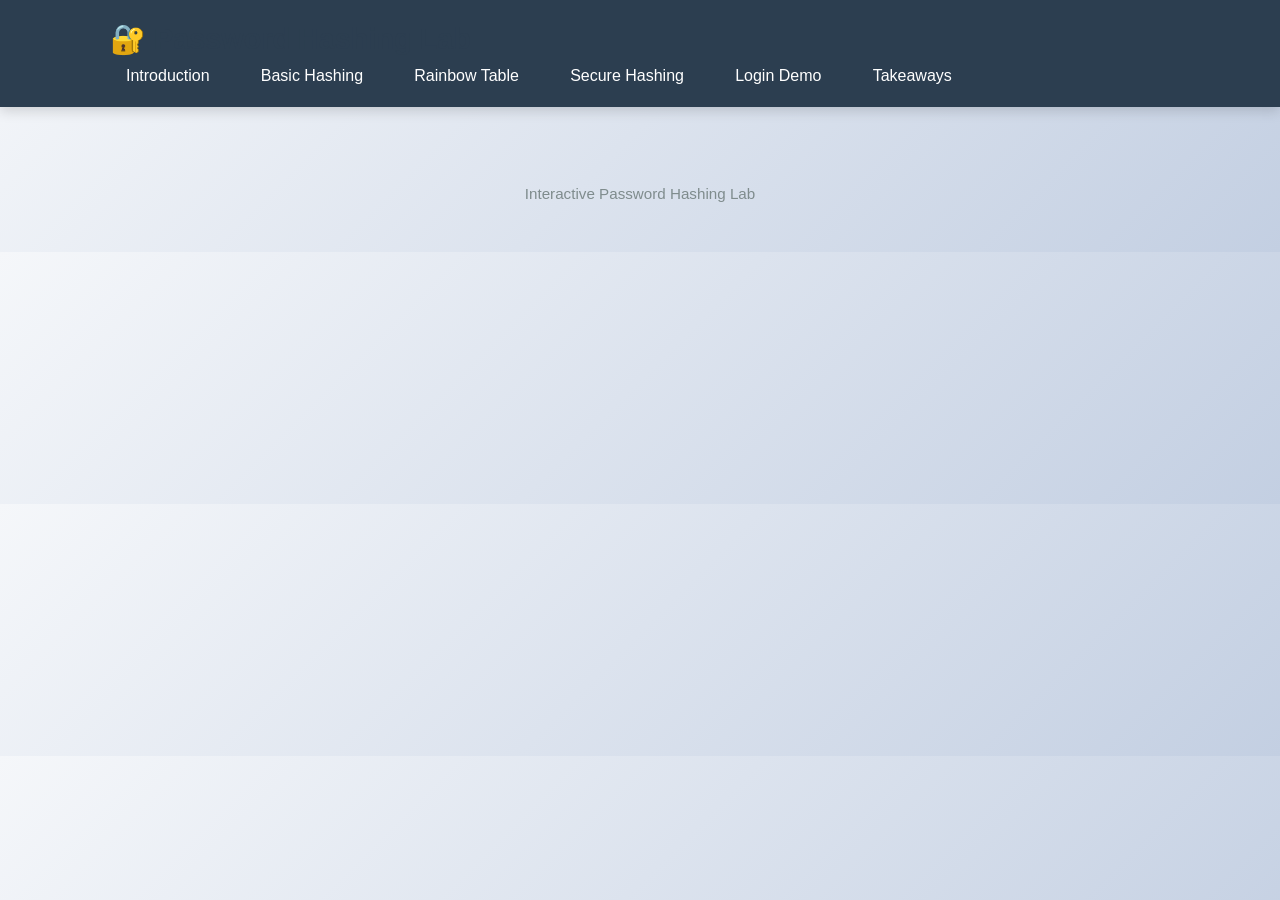
==== index.html @ e2c9c1c5 "Rename password_hashing_lab.html to index.html" ====
<!DOCTYPE html>
<html lang="en">
<head>
    <meta charset="UTF-8">
    <meta name="viewport" content="width=device-width, initial-scale=1.0">
    <title>Password Hashing Lab</title>
    <link rel="stylesheet" href="styles.css">
</head>
<body>
    <nav class="navbar">
        <div class="nav-container">
            <h1>🔐 Password Hashing Lab</h1>
            <ul class="nav-menu">
                <li><a href="#intro" onclick="navigateTo('intro')">Introduction</a></li>
                <li><a href="#basic" onclick="navigateTo('basic')">Basic Hashing</a></li>
                <li><a href="#rainbow" onclick="navigateTo('rainbow')">Rainbow Table</a></li>
                <li><a href="#secure" onclick="navigateTo('secure')">Secure Hashing</a></li>
                <li><a href="#login" onclick="navigateTo('login')">Login Demo</a></li>
                <li><a href="#takeaways" onclick="navigateTo('takeaways')">Takeaways</a></li>
            </ul>
        </div>
    </nav>

    <main class="container">
        <!-- Intro -->
        <section id="intro" class="section">
            <h2>1. Why Hash Passwords?</h2>
            <p>Storing plain text passwords is extremely dangerous. If a database is breached, attackers immediately get all user credentials.</p>
            <p><strong>Hashing</strong> converts a password into a fixed-length string using a one-way function. It cannot be reversed to get the original password.</p>
        </section>

        <!-- Basic Hashing -->
        <section id="basic" class="section">
            <h2>2. Basic Hashing (Insecure - No Salt)</h2>
            <p>Try the same password multiple times. Notice how the hash is always identical.</p>
            
            <div class="input-group">
                <input type="password" id="basicPass" placeholder="Enter a password">
                <button onclick="hashBasic()">Hash Password</button>
            </div>
            
            <div id="basicResult" class="result"></div>
            
            <div class="demo-box">
                <strong>⚠️ Vulnerability:</strong> Identical passwords produce identical hashes → Easy rainbow table attacks.
            </div>
        </section>

        <!-- Rainbow Table -->
        <section id="rainbow" class="section">
            <h2>3. Rainbow Table Attack Simulation</h2>
            <p>Attackers use precomputed tables of common passwords and their hashes.</p>
            
            <div class="input-group">
                <input type="text" id="commonPass" value="password123" placeholder="Try a common password">
                <button onclick="simulateRainbow()">Simulate Attack</button>
            </div>
            
            <div id="rainbowResult" class="result"></div>
        </section>

        <!-- Secure Hashing -->
        <section id="secure" class="section">
            <h2>4. Secure Hashing with Salt</h2>
            <p>Each password gets a unique random salt. Hash the same password multiple times.</p>
            
            <div class="input-group">
                <input type="password" id="securePass" placeholder="Enter password">
                <button onclick="hashSecure()">Generate Salt + Hash</button>
            </div>
            
            <div id="secureResult" class="result"></div>
            
            <div class="demo-box">
                <strong>Key Point:</strong> Same password + different salt = completely different hash. This defeats precomputed attacks.
            </div>
        </section>

        <!-- Login Verification -->
        <section id="login" class="section">
            <h2>5. Login Verification Demo</h2>
            <p id="storedInfo" class="stored-info">Generate a secure hash first ↑</p>
            
            <div class="input-group">
                <input type="password" id="loginPass" placeholder="Enter password to login">
                <button onclick="verifyLogin()">Verify Login</button>
            </div>
            
            <div id="verifyResult" class="result"></div>
        </section>

        <!-- Takeaways -->
        <section id="takeaways" class="section">
            <h2>Key Takeaways</h2>
            <ul>
                <li>✅ Never store passwords in plain text</li>
                <li>✅ Always use a unique random <strong>salt</strong> per user</li>
                <li>✅ Use slow, memory-hard algorithms (PBKDF2, bcrypt, Argon2id)</li>
                <li>✅ Salting makes rainbow tables useless</li>
                <li>✅ Best practice in 2026: <strong>Argon2id</strong></li>
            </ul>
        </section>
    </main>

    <footer>
        <p>Interactive Password Hashing Lab </p>
    </footer>

    <script src="script.js"></script>
</body>
</html>
---- styles.css ----
/* styles.css - Password Hashing Lab */

* {
    box-sizing: border-box;
}

body {
    font-family: 'Segoe UI', Tahoma, Geneva, Verdana, sans-serif;
    margin: 0;
    padding: 0;
    background: linear-gradient(135deg, #f5f7fa 0%, #c3cfe2 100%);
    color: #333;
    line-height: 1.6;
}

.navbar {
    background: #2c3e50;
    color: white;
    padding: 1rem 0;
    position: sticky;
    top: 0;
    z-index: 100;
    box-shadow: 0 4px 12px rgba(0,0,0,0.15);
}

.nav-container {
    max-width: 1100px;
    margin: 0 auto;
    padding: 0 20px;
    display: flex;
    align-items: center;
    justify-content: space-between;
    flex-wrap: wrap;
}

.nav-container h1 {
    margin: 0;
    font-size: 1.8rem;
}

.nav-menu {
    list-style: none;
    display: flex;
    gap: 1.2rem;
    margin: 0;
    padding: 0;
    flex-wrap: wrap;
}

.nav-menu li a {
    color: white;
    text-decoration: none;
    padding: 8px 16px;
    border-radius: 6px;
    transition: background 0.3s;
}

.nav-menu li a:hover {
    background: #3498db;
}

.nav-menu li a.active {
    background: #3498db;
    font-weight: bold;
    box-shadow: 0 2px 8px rgba(52, 152, 219, 0.3);
}

.container {
    max-width: 1100px;
    margin: 30px auto;
    padding: 0 20px;
}

.section {
    background: white;
    padding: 30px;
    margin-bottom: 30px;
    border-radius: 12px;
    box-shadow: 0 6px 20px rgba(0,0,0,0.1);
    border-left: 6px solid #3498db;
    display: none; /* Hidden by default - controlled by JS */
}

h1, h2 {
    color: #2c3e50;
}

.input-group {
    margin: 20px 0;
    display: flex;
    gap: 12px;
    flex-wrap: wrap;
    align-items: center;
}

input[type="password"], input[type="text"] {
    padding: 14px;
    font-size: 16px;
    width: 320px;
    border: 2px solid #3498db;
    border-radius: 8px;
    outline: none;
}

input:focus {
    border-color: #2980b9;
    box-shadow: 0 0 0 3px rgba(52, 152, 219, 0.2);
}

button {
    padding: 14px 28px;
    font-size: 16px;
    background: #3498db;
    color: white;
    border: none;
    border-radius: 8px;
    cursor: pointer;
    font-weight: 600;
    transition: all 0.3s;
}

button:hover {
    background: #2980b9;
    transform: translateY(-2px);
}

.result {
    margin: 20px 0;
    padding: 20px;
    border-radius: 8px;
    font-family: monospace;
    background: #f8f9fa;
    border-left: 5px solid #3498db;
    word-break: break-all;
    line-height: 1.5;
}

.success {
    background: #d5f4e6;
    border-left-color: #27ae60;
}

.error {
    background: #fadbd8;
    border-left-color: #e74c3c;
}

.demo-box, .stored-info {
    background: #ecf0f1;
    padding: 18px;
    border-radius: 8px;
    margin: 15px 0;
    font-size: 15px;
}

.stored-info {
    font-family: monospace;
    background: #34495e;
    color: #1abc9c;
}

ul {
    line-height: 1.8;
}

footer {
    text-align: center;
    padding: 30px;
    color: #7f8c8d;
    font-size: 0.95rem;
    max-width: 1100px;
    margin: 0 auto;
}

/* Responsive */
@media (max-width: 768px) {
    .nav-menu {
        flex-direction: column;
        gap: 8px;
    }
    
    .input-group {
        flex-direction: column;
        align-items: stretch;
    }
}
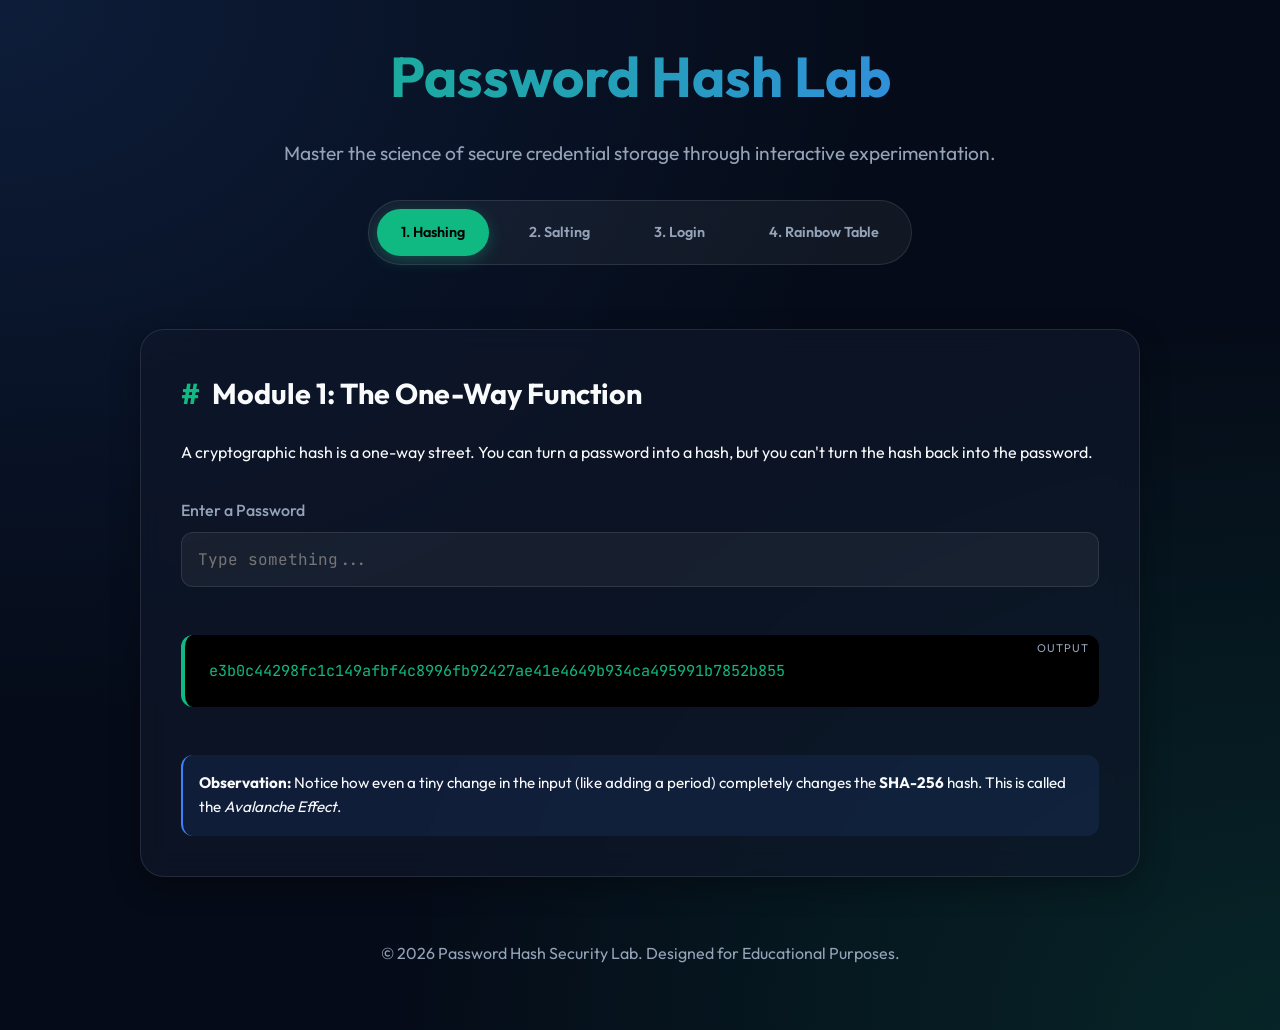
==== commit c04fa5d3: "Add files via upload" ====
--- a/index.html
+++ b/index.html
@@ -3,109 +3,130 @@
 <head>
     <meta charset="UTF-8">
     <meta name="viewport" content="width=device-width, initial-scale=1.0">
-    <title>Password Hashing Lab</title>
-    <link rel="stylesheet" href="styles.css">
+    <title>Password Hash Laboratory | Explore Secure Storage</title>
+    <meta name="description" content="An interactive lab to understand password hashing, salting, and secure authentication.">
+    <link rel="stylesheet" href="style.css">
 </head>
 <body>
-    <nav class="navbar">
-        <div class="nav-container">
-            <h1>🔐 Password Hashing Lab</h1>
-            <ul class="nav-menu">
-                <li><a href="#intro" onclick="navigateTo('intro')">Introduction</a></li>
-                <li><a href="#basic" onclick="navigateTo('basic')">Basic Hashing</a></li>
-                <li><a href="#rainbow" onclick="navigateTo('rainbow')">Rainbow Table</a></li>
-                <li><a href="#secure" onclick="navigateTo('secure')">Secure Hashing</a></li>
-                <li><a href="#login" onclick="navigateTo('login')">Login Demo</a></li>
-                <li><a href="#takeaways" onclick="navigateTo('takeaways')">Takeaways</a></li>
-            </ul>
-        </div>
-    </nav>
+    <div class="container">
+        <header>
+            <h1>Password Hash Lab</h1>
+            <p>Master the science of secure credential storage through interactive experimentation.</p>
+            
+            <nav class="lab-nav">
+                <a href="#module-hashing" class="nav-link active" data-target="module-hashing">1. Hashing</a>
+                <a href="#module-salting" class="nav-link" data-target="module-salting">2. Salting</a>
+                <a href="#module-login" class="nav-link" data-target="module-login">3. Login</a>
+                <a href="#module-rainbow" class="nav-link" data-target="module-rainbow">4. Rainbow Table</a>
+            </nav>
+        </header>
 
-    <main class="container">
-        <!-- Intro -->
-        <section id="intro" class="section">
-            <h2>1. Why Hash Passwords?</h2>
-            <p>Storing plain text passwords is extremely dangerous. If a database is breached, attackers immediately get all user credentials.</p>
-            <p><strong>Hashing</strong> converts a password into a fixed-length string using a one-way function. It cannot be reversed to get the original password.</p>
-        </section>
+        <main id="lab-content">
+            <!-- Module 1: The One-Way Function -->
+            <section class="lab-section active" id="module-hashing">
+            <h2><span class="icon">#</span> Module 1: The One-Way Function</h2>
+            <p>A cryptographic hash is a one-way street. You can turn a password into a hash, but you can't turn the hash back into the password.</p>
+            
+            <div class="controls">
+                <div class="input-group">
+                    <label for="plain-input">Enter a Password</label>
+                    <input type="text" id="plain-input" placeholder="Type something..." autocomplete="off">
+                </div>
+                
+                <div class="output-box">
+                    <div id="hash-output" class="hash-display">e3b0c44298fc1c149afbf4c8996fb92427ae41e4649b934ca495991b7852b855</div>
+                </div>
 
-        <!-- Basic Hashing -->
-        <section id="basic" class="section">
-            <h2>2. Basic Hashing (Insecure - No Salt)</h2>
-            <p>Try the same password multiple times. Notice how the hash is always identical.</p>
-            
-            <div class="input-group">
-                <input type="password" id="basicPass" placeholder="Enter a password">
-                <button onclick="hashBasic()">Hash Password</button>
-            </div>
-            
-            <div id="basicResult" class="result"></div>
-            
-            <div class="demo-box">
-                <strong>⚠️ Vulnerability:</strong> Identical passwords produce identical hashes → Easy rainbow table attacks.
+                <div class="explanation">
+                    <strong>Observation:</strong> Notice how even a tiny change in the input (like adding a period) completely changes the <strong>SHA-256</strong> hash. This is called the <em>Avalanche Effect</em>.
+                </div>
             </div>
         </section>
 
-        <!-- Rainbow Table -->
-        <section id="rainbow" class="section">
-            <h2>3. Rainbow Table Attack Simulation</h2>
-            <p>Attackers use precomputed tables of common passwords and their hashes.</p>
+        <!-- Module 2: The Salt & Pepper -->
+        <section class="lab-section" id="module-salting">
+            <h2><span class="icon">🧂</span> Module 2: Why We Need Salt</h2>
+            <p>If two users have the same password, they have the same hash. A "Salt" is random data added before hashing to ensure unique results.</p>
             
-            <div class="input-group">
-                <input type="text" id="commonPass" value="password123" placeholder="Try a common password">
-                <button onclick="simulateRainbow()">Simulate Attack</button>
-            </div>
-            
-            <div id="rainbowResult" class="result"></div>
-        </section>
+            <div class="controls">
+                <div class="input-group">
+                    <label for="salt-input-pass">Common Password</label>
+                    <input type="text" id="salt-input-pass" value="password123" readonly>
+                </div>
+                
+                <div style="display: grid; grid-template-columns: 1fr 1fr; gap: 1rem;">
+                    <div class="input-group">
+                        <label>User A (Random Salt)</label>
+                        <input type="text" id="salt-a" value="8f2k-L9s2" readonly>
+                        <div class="hash-display" id="hash-a" style="font-size: 0.7rem; margin-top: 5px;">...</div>
+                    </div>
+                    <div class="input-group">
+                        <label>User B (Random Salt)</label>
+                        <input type="text" id="salt-b" value="3m1x-P0v4" readonly>
+                        <div class="hash-display" id="hash-b" style="font-size: 0.7rem; margin-top: 5px;">...</div>
+                    </div>
+                </div>
 
-        <!-- Secure Hashing -->
-        <section id="secure" class="section">
-            <h2>4. Secure Hashing with Salt</h2>
-            <p>Each password gets a unique random salt. Hash the same password multiple times.</p>
-            
-            <div class="input-group">
-                <input type="password" id="securePass" placeholder="Enter password">
-                <button onclick="hashSecure()">Generate Salt + Hash</button>
-            </div>
-            
-            <div id="secureResult" class="result"></div>
-            
-            <div class="demo-box">
-                <strong>Key Point:</strong> Same password + different salt = completely different hash. This defeats precomputed attacks.
+                <button class="btn btn-secondary" id="regen-salts">Regenerate Salts</button>
+
+                <div class="explanation">
+                    <strong>The Defense:</strong> With salts, even if 1,000 users use the same password, their stored hashes will all be different. This stops <strong>Rainbow Table</strong> attacks.
+                </div>
             </div>
         </section>
 
-        <!-- Login Verification -->
-        <section id="login" class="section">
-            <h2>5. Login Verification Demo</h2>
-            <p id="storedInfo" class="stored-info">Generate a secure hash first ↑</p>
+        <!-- Module 3: Authentication Simulator -->
+        <section class="lab-section" id="module-login">
+            <h2><span class="icon">🔐</span> Module 3: Login Verification</h2>
+            <p>How does a server verify your password if it doesn't store the password? It compares hashes.</p>
             
-            <div class="input-group">
-                <input type="password" id="loginPass" placeholder="Enter password to login">
-                <button onclick="verifyLogin()">Verify Login</button>
+            <div class="login-demo">
+                <div class="controls">
+                    <h3>Simulated Database</h3>
+                    <div class="db-simulation" id="db-view">
+                        <!-- Populated by JS -->
+                    </div>
+                </div>
+
+                <div class="controls">
+                    <h3>Test Login</h3>
+                    <div class="input-group">
+                        <label>Username</label>
+                        <input type="text" id="login-user" value="admin" readonly style="opacity: 0.7;">
+                    </div>
+                    <div class="input-group">
+                        <label>Try Password</label>
+                        <input type="password" id="login-pass" placeholder="Try 'password123'">
+                    </div>
+                    <button class="btn" id="btn-login">Attempt Login</button>
+                    <div id="login-status" style="text-align: center; margin-top: 10px;"></div>
+                </div>
             </div>
-            
-            <div id="verifyResult" class="result"></div>
         </section>
 
-        <!-- Takeaways -->
-        <section id="takeaways" class="section">
-            <h2>Key Takeaways</h2>
-            <ul>
-                <li>✅ Never store passwords in plain text</li>
-                <li>✅ Always use a unique random <strong>salt</strong> per user</li>
-                <li>✅ Use slow, memory-hard algorithms (PBKDF2, bcrypt, Argon2id)</li>
-                <li>✅ Salting makes rainbow tables useless</li>
-                <li>✅ Best practice in 2026: <strong>Argon2id</strong></li>
-            </ul>
+        <!-- Module 4: Rainbow Tables Visualization -->
+        <section class="lab-section" id="module-rainbow">
+            <h2><span class="icon">🌈</span> Module 4: Rainbow Table Attack</h2>
+            <p>Attackers use massive pre-computed tables of hashes to "look up" common passwords instantly. Salts make these tables useless.</p>
+            
+            <div class="controls">
+                <div id="rainbow-table-viz">
+                    <!-- Scrolling hashes simulation -->
+                    [SYSTEM] Loading Rainbow Table (Common Passwords)...
+                </div>
+                <div class="explanation" style="background: rgba(245, 158, 11, 0.1); border-left-color: var(--accent);">
+                    <strong>How it works:</strong> If you don't use a salt, an attacker doesn't need to "crack" your password—they just look up your hash in a list like the one above.
+                </div>
+            </div>
         </section>
-    </main>
 
-    <footer>
-        <p>Interactive Password Hashing Lab </p>
-    </footer>
+        </main>
 
-    <script src="script.js"></script>
+        <footer style="text-align: center; color: var(--text-muted); margin-top: 4rem; padding-bottom: 2rem;">
+            <p>&copy; 2026 Password Hash Security Lab. Designed for Educational Purposes.</p>
+        </footer>
+    </div>
+
+    <script src="main.js"></script>
 </body>
 </html>
--- a/style.css
+++ b/style.css
@@ -0,0 +1,285 @@
+/* Premium Design System for Password Hash Lab */
+@import url('https://fonts.googleapis.com/css2?family=Outfit:wght@300;400;600;700&family=JetBrains+Mono:wght@400;500&display=swap');
+
+:root {
+    --bg-color: #050b18;
+    --card-bg: rgba(15, 23, 42, 0.7);
+    --primary: #10b981;
+    --primary-glow: rgba(16, 185, 129, 0.3);
+    --secondary: #3b82f6;
+    --accent: #f59e0b;
+    --text-main: #f8fafc;
+    --text-muted: #94a3b8;
+    --border: rgba(255, 255, 255, 0.1);
+    --success: #22c55e;
+    --error: #ef4444;
+    --font-sans: 'Outfit', sans-serif;
+    --font-mono: 'JetBrains Mono', monospace;
+}
+
+* {
+    margin: 0;
+    padding: 0;
+    box-sizing: border-box;
+}
+
+body {
+    background-color: var(--bg-color);
+    background-image: 
+        radial-gradient(at 0% 0%, rgba(59, 130, 246, 0.15) 0px, transparent 50%),
+        radial-gradient(at 100% 100%, rgba(16, 185, 129, 0.15) 0px, transparent 50%);
+    color: var(--text-main);
+    font-family: var(--font-sans);
+    line-height: 1.6;
+    min-height: 100vh;
+    padding: 2rem;
+}
+
+.container {
+    max-width: 1000px;
+    margin: 0 auto;
+}
+
+header {
+    text-align: center;
+    margin-bottom: 4rem;
+}
+
+header h1 {
+    font-size: 3.5rem;
+    font-weight: 700;
+    background: linear-gradient(to right, var(--primary), var(--secondary));
+    -webkit-background-clip: text;
+    -webkit-text-fill-color: transparent;
+    margin-bottom: 1rem;
+}
+
+header p {
+    color: var(--text-muted);
+    font-size: 1.2rem;
+    margin-bottom: 2rem;
+}
+
+.lab-nav {
+    display: flex;
+    justify-content: center;
+    gap: 1rem;
+    background: rgba(255, 255, 255, 0.05);
+    padding: 0.5rem;
+    border-radius: 50px;
+    width: fit-content;
+    margin: 0 auto;
+    border: 1px solid var(--border);
+}
+
+.nav-link {
+    padding: 0.75rem 1.5rem;
+    border-radius: 50px;
+    color: var(--text-muted);
+    text-decoration: none;
+    font-weight: 600;
+    font-size: 0.9rem;
+    transition: all 0.3s ease;
+}
+
+.nav-link:hover {
+    color: var(--text-main);
+    background: rgba(255, 255, 255, 0.05);
+}
+
+.nav-link.active {
+    background: var(--primary);
+    color: #000;
+    box-shadow: 0 4px 15px var(--primary-glow);
+}
+
+.lab-section {
+    display: none;
+    background: var(--card-bg);
+    backdrop-filter: blur(12px);
+    border: 1px solid var(--border);
+    border-radius: 24px;
+    padding: 2.5rem;
+    margin-bottom: 3rem;
+    box-shadow: 0 10px 30px rgba(0, 0, 0, 0.3);
+    transition: transform 0.3s ease, box-shadow 0.3s ease;
+}
+
+.lab-section.active {
+    display: block;
+    animation: fadeIn 0.8s ease forwards;
+}
+
+.lab-section:hover {
+    transform: translateY(-5px);
+    box-shadow: 0 15px 40px rgba(0, 0, 0, 0.4);
+}
+
+h2 {
+    font-size: 1.8rem;
+    margin-bottom: 1.5rem;
+    display: flex;
+    align-items: center;
+    gap: 0.75rem;
+}
+
+h2 .icon {
+    color: var(--primary);
+}
+
+.controls {
+    display: flex;
+    flex-direction: column;
+    gap: 1.5rem;
+    margin-top: 2rem;
+}
+
+.input-group {
+    display: flex;
+    flex-direction: column;
+    gap: 0.5rem;
+}
+
+label {
+    font-weight: 500;
+    color: var(--text-muted);
+}
+
+input {
+    background: rgba(255, 255, 255, 0.05);
+    border: 1px solid var(--border);
+    border-radius: 12px;
+    padding: 1rem;
+    color: var(--text-main);
+    font-family: var(--font-mono);
+    font-size: 1rem;
+    outline: none;
+    transition: border-color 0.3s ease, box-shadow 0.3s ease;
+}
+
+input:focus {
+    border-color: var(--primary);
+    box-shadow: 0 0 0 4px var(--primary-glow);
+}
+
+.output-box {
+    background: #000;
+    border-radius: 12px;
+    padding: 1.5rem;
+    margin-top: 1.5rem;
+    border-left: 4px solid var(--primary);
+    position: relative;
+    overflow: hidden;
+}
+
+.output-box::before {
+    content: "OUTPUT";
+    position: absolute;
+    top: 5px;
+    right: 10px;
+    font-size: 0.7rem;
+    color: var(--text-muted);
+    letter-spacing: 1px;
+}
+
+.hash-display {
+    font-family: var(--font-mono);
+    word-break: break-all;
+    color: var(--primary);
+    font-size: 0.95rem;
+    min-height: 1.2rem;
+}
+
+.explanation {
+    margin-top: 1.5rem;
+    padding: 1rem;
+    background: rgba(59, 130, 246, 0.1);
+    border-radius: 12px;
+    border-left: 2px solid var(--secondary);
+    font-size: 0.95rem;
+}
+
+.btn {
+    background: var(--primary);
+    color: #000;
+    border: none;
+    border-radius: 12px;
+    padding: 1rem 2rem;
+    font-weight: 600;
+    cursor: pointer;
+    transition: all 0.3s ease;
+    text-align: center;
+    font-size: 1rem;
+}
+
+.btn:hover {
+    filter: brightness(1.1);
+    transform: scale(1.02);
+}
+
+.btn-secondary {
+    background: var(--secondary);
+    color: #fff;
+}
+
+.login-demo {
+    display: grid;
+    grid-template-columns: 1fr 1fr;
+    gap: 2rem;
+}
+
+@media (max-width: 768px) {
+    .login-demo {
+        grid-template-columns: 1fr;
+    }
+}
+
+.db-simulation {
+    border: 1px dashed var(--border);
+    border-radius: 12px;
+    padding: 1rem;
+    background: rgba(0, 0, 0, 0.2);
+}
+
+.db-row {
+    display: flex;
+    justify-content: space-between;
+    padding: 0.5rem 0;
+    border-bottom: 1px solid var(--border);
+    font-size: 0.85rem;
+}
+
+.db-row:last-child {
+    border-bottom: none;
+}
+
+.status-badge {
+    padding: 0.25rem 0.75rem;
+    border-radius: 20px;
+    font-size: 0.75rem;
+    font-weight: 600;
+}
+
+.status-valid { background: var(--success); color: #000; }
+.status-invalid { background: var(--error); color: #fff; }
+
+#rainbow-table-viz {
+    height: 150px;
+    background: #000;
+    border-radius: 12px;
+    overflow-y: auto;
+    font-family: var(--font-mono);
+    font-size: 0.8rem;
+    padding: 1rem;
+    color: #0f0;
+}
+
+/* Animations */
+@keyframes fadeIn {
+    from { opacity: 0; transform: translateY(20px); }
+    to { opacity: 1; transform: translateY(0); }
+}
+
+.lab-section {
+    animation: fadeIn 0.8s ease forwards;
+}
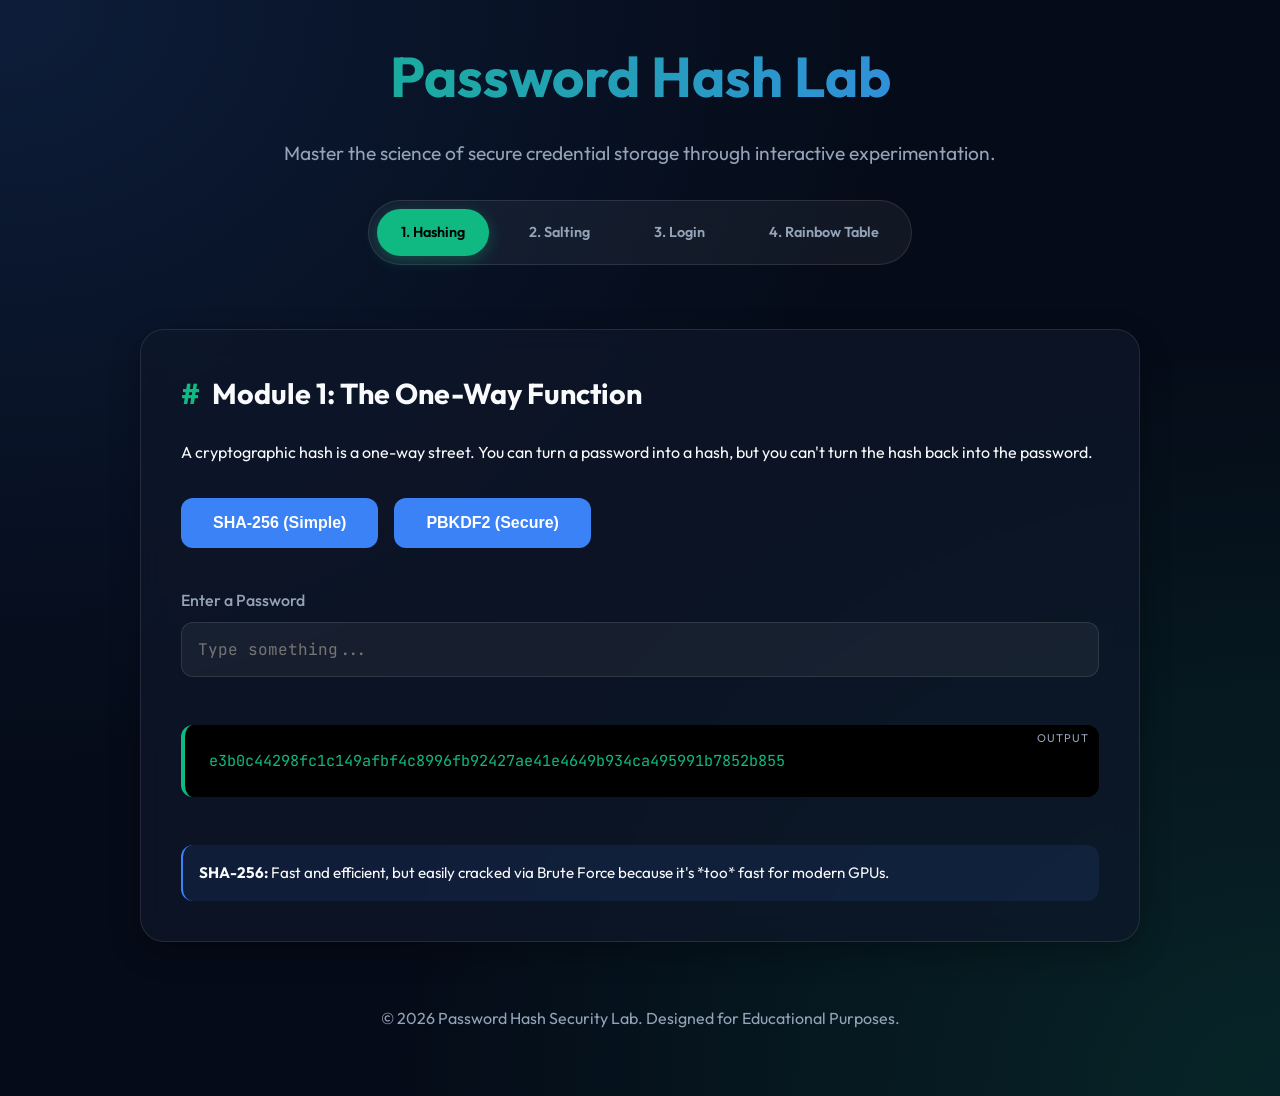
==== commit fe786cf3: "Add files via upload" ====
--- a/index.html
+++ b/index.html
@@ -1,18 +1,21 @@
 <!DOCTYPE html>
 <html lang="en">
+
 <head>
     <meta charset="UTF-8">
     <meta name="viewport" content="width=device-width, initial-scale=1.0">
     <title>Password Hash Laboratory | Explore Secure Storage</title>
-    <meta name="description" content="An interactive lab to understand password hashing, salting, and secure authentication.">
+    <meta name="description"
+        content="An interactive lab to understand password hashing, salting, and secure authentication.">
     <link rel="stylesheet" href="style.css">
 </head>
+
 <body>
     <div class="container">
         <header>
             <h1>Password Hash Lab</h1>
             <p>Master the science of secure credential storage through interactive experimentation.</p>
-            
+
             <nav class="lab-nav">
                 <a href="#module-hashing" class="nav-link active" data-target="module-hashing">1. Hashing</a>
                 <a href="#module-salting" class="nav-link" data-target="module-salting">2. Salting</a>
@@ -24,101 +27,114 @@
         <main id="lab-content">
             <!-- Module 1: The One-Way Function -->
             <section class="lab-section active" id="module-hashing">
-            <h2><span class="icon">#</span> Module 1: The One-Way Function</h2>
-            <p>A cryptographic hash is a one-way street. You can turn a password into a hash, but you can't turn the hash back into the password.</p>
-            
-            <div class="controls">
-                <div class="input-group">
-                    <label for="plain-input">Enter a Password</label>
-                    <input type="text" id="plain-input" placeholder="Type something..." autocomplete="off">
-                </div>
-                
-                <div class="output-box">
-                    <div id="hash-output" class="hash-display">e3b0c44298fc1c149afbf4c8996fb92427ae41e4649b934ca495991b7852b855</div>
-                </div>
+                <h2><span class="icon">#</span> Module 1: The One-Way Function</h2>
+                <p>A cryptographic hash is a one-way street. You can turn a password into a hash, but you can't turn the
+                    hash back into the password.</p>
 
-                <div class="explanation">
-                    <strong>Observation:</strong> Notice how even a tiny change in the input (like adding a period) completely changes the <strong>SHA-256</strong> hash. This is called the <em>Avalanche Effect</em>.
-                </div>
-            </div>
-        </section>
+                <div class="controls">
+                    <div style="display: flex; gap: 1rem; margin-bottom: 1rem;">
+                        <button class="btn btn-secondary algo-tab active" data-algo="sha256">SHA-256 (Simple)</button>
+                        <button class="btn btn-secondary algo-tab" data-algo="pbkdf2">PBKDF2 (Secure)</button>
+                    </div>
 
-        <!-- Module 2: The Salt & Pepper -->
-        <section class="lab-section" id="module-salting">
-            <h2><span class="icon">🧂</span> Module 2: Why We Need Salt</h2>
-            <p>If two users have the same password, they have the same hash. A "Salt" is random data added before hashing to ensure unique results.</p>
-            
-            <div class="controls">
-                <div class="input-group">
-                    <label for="salt-input-pass">Common Password</label>
-                    <input type="text" id="salt-input-pass" value="password123" readonly>
-                </div>
-                
-                <div style="display: grid; grid-template-columns: 1fr 1fr; gap: 1rem;">
                     <div class="input-group">
-                        <label>User A (Random Salt)</label>
-                        <input type="text" id="salt-a" value="8f2k-L9s2" readonly>
-                        <div class="hash-display" id="hash-a" style="font-size: 0.7rem; margin-top: 5px;">...</div>
+                        <label for="plain-input">Enter a Password</label>
+                        <input type="text" id="plain-input" placeholder="Type something..." autocomplete="off">
                     </div>
-                    <div class="input-group">
-                        <label>User B (Random Salt)</label>
-                        <input type="text" id="salt-b" value="3m1x-P0v4" readonly>
-                        <div class="hash-display" id="hash-b" style="font-size: 0.7rem; margin-top: 5px;">...</div>
+
+                    <div class="output-box">
+                        <div id="hash-output" class="hash-display">
+                            e3b0c44298fc1c149afbf4c8996fb92427ae41e4649b934ca495991b7852b855</div>
+                    </div>
+
+                    <div class="explanation" id="algo-explanation">
+                        <strong>SHA-256:</strong> Fast and efficient, but easily cracked via Brute Force because it's
+                        *too* fast for modern GPUs.
                     </div>
                 </div>
+            </section>
 
-                <button class="btn btn-secondary" id="regen-salts">Regenerate Salts</button>
+            <!-- Module 2: The Salt & Pepper -->
+            <section class="lab-section" id="module-salting">
+                <h2><span class="icon">🧂</span> Module 2: Why We Need Salt</h2>
+                <p>If two users have the same password, they have the same hash. A "Salt" is random data added before
+                    hashing to ensure unique results.</p>
 
-                <div class="explanation">
-                    <strong>The Defense:</strong> With salts, even if 1,000 users use the same password, their stored hashes will all be different. This stops <strong>Rainbow Table</strong> attacks.
-                </div>
-            </div>
-        </section>
+                <div class="controls">
+                    <div class="input-group">
+                        <label for="salt-input-pass">Common Password</label>
+                        <input type="text" id="salt-input-pass" value="password123" readonly>
+                    </div>
 
-        <!-- Module 3: Authentication Simulator -->
-        <section class="lab-section" id="module-login">
-            <h2><span class="icon">🔐</span> Module 3: Login Verification</h2>
-            <p>How does a server verify your password if it doesn't store the password? It compares hashes.</p>
-            
-            <div class="login-demo">
-                <div class="controls">
-                    <h3>Simulated Database</h3>
-                    <div class="db-simulation" id="db-view">
-                        <!-- Populated by JS -->
+                    <div style="display: grid; grid-template-columns: 1fr 1fr; gap: 1rem;">
+                        <div class="input-group">
+                            <label>User A (Random Salt)</label>
+                            <input type="text" id="salt-a" value="8f2k-L9s2" readonly>
+                            <div class="hash-display" id="hash-a" style="font-size: 0.7rem; margin-top: 5px;">...</div>
+                        </div>
+                        <div class="input-group">
+                            <label>User B (Random Salt)</label>
+                            <input type="text" id="salt-b" value="3m1x-P0v4" readonly>
+                            <div class="hash-display" id="hash-b" style="font-size: 0.7rem; margin-top: 5px;">...</div>
+                        </div>
+                    </div>
+
+                    <button class="btn btn-secondary" id="regen-salts">Regenerate Salts</button>
+
+                    <div class="explanation">
+                        <strong>The Defense:</strong> With salts, even if 1,000 users use the same password, their
+                        stored hashes will all be different. This stops <strong>Rainbow Table</strong> attacks.
                     </div>
                 </div>
+            </section>
+
+            <!-- Module 3: Authentication Simulator -->
+            <section class="lab-section" id="module-login">
+                <h2><span class="icon">🔐</span> Module 3: Login Verification</h2>
+                <p>How does a server verify your password if it doesn't store the password? It compares hashes.</p>
+
+                <div class="login-demo">
+                    <div class="controls">
+                        <h3>Simulated Database</h3>
+                        <div class="db-simulation" id="db-view">
+                            <!-- Populated by JS -->
+                        </div>
+                    </div>
+
+                    <div class="controls">
+                        <h3>Test Login</h3>
+                        <div class="input-group">
+                            <label>Username</label>
+                            <input type="text" id="login-user" value="admin" readonly style="opacity: 0.7;">
+                        </div>
+                        <div class="input-group">
+                            <label>Try Password</label>
+                            <input type="password" id="login-pass" placeholder="Try 'password123'">
+                        </div>
+                        <button class="btn" id="btn-login">Attempt Login</button>
+                        <div id="login-status" style="text-align: center; margin-top: 10px;"></div>
+                    </div>
+                </div>
+            </section>
+
+            <!-- Module 4: Rainbow Tables Visualization -->
+            <section class="lab-section" id="module-rainbow">
+                <h2><span class="icon">🌈</span> Module 4: Rainbow Table Attack</h2>
+                <p>Attackers use massive pre-computed tables of hashes to "look up" common passwords instantly. Salts
+                    make these tables useless.</p>
 
                 <div class="controls">
-                    <h3>Test Login</h3>
-                    <div class="input-group">
-                        <label>Username</label>
-                        <input type="text" id="login-user" value="admin" readonly style="opacity: 0.7;">
+                    <div id="rainbow-table-viz">
+                        <!-- Scrolling hashes simulation -->
+                        [SYSTEM] Loading Rainbow Table (Common Passwords)...
                     </div>
-                    <div class="input-group">
-                        <label>Try Password</label>
-                        <input type="password" id="login-pass" placeholder="Try 'password123'">
+                    <div class="explanation"
+                        style="background: rgba(245, 158, 11, 0.1); border-left-color: var(--accent);">
+                        <strong>How it works:</strong> If you don't use a salt, an attacker doesn't need to "crack" your
+                        password—they just look up your hash in a list like the one above.
                     </div>
-                    <button class="btn" id="btn-login">Attempt Login</button>
-                    <div id="login-status" style="text-align: center; margin-top: 10px;"></div>
                 </div>
-            </div>
-        </section>
-
-        <!-- Module 4: Rainbow Tables Visualization -->
-        <section class="lab-section" id="module-rainbow">
-            <h2><span class="icon">🌈</span> Module 4: Rainbow Table Attack</h2>
-            <p>Attackers use massive pre-computed tables of hashes to "look up" common passwords instantly. Salts make these tables useless.</p>
-            
-            <div class="controls">
-                <div id="rainbow-table-viz">
-                    <!-- Scrolling hashes simulation -->
-                    [SYSTEM] Loading Rainbow Table (Common Passwords)...
-                </div>
-                <div class="explanation" style="background: rgba(245, 158, 11, 0.1); border-left-color: var(--accent);">
-                    <strong>How it works:</strong> If you don't use a salt, an attacker doesn't need to "crack" your password—they just look up your hash in a list like the one above.
-                </div>
-            </div>
-        </section>
+            </section>
 
         </main>
 
@@ -129,4 +145,5 @@
 
     <script src="main.js"></script>
 </body>
-</html>
+
+</html>
